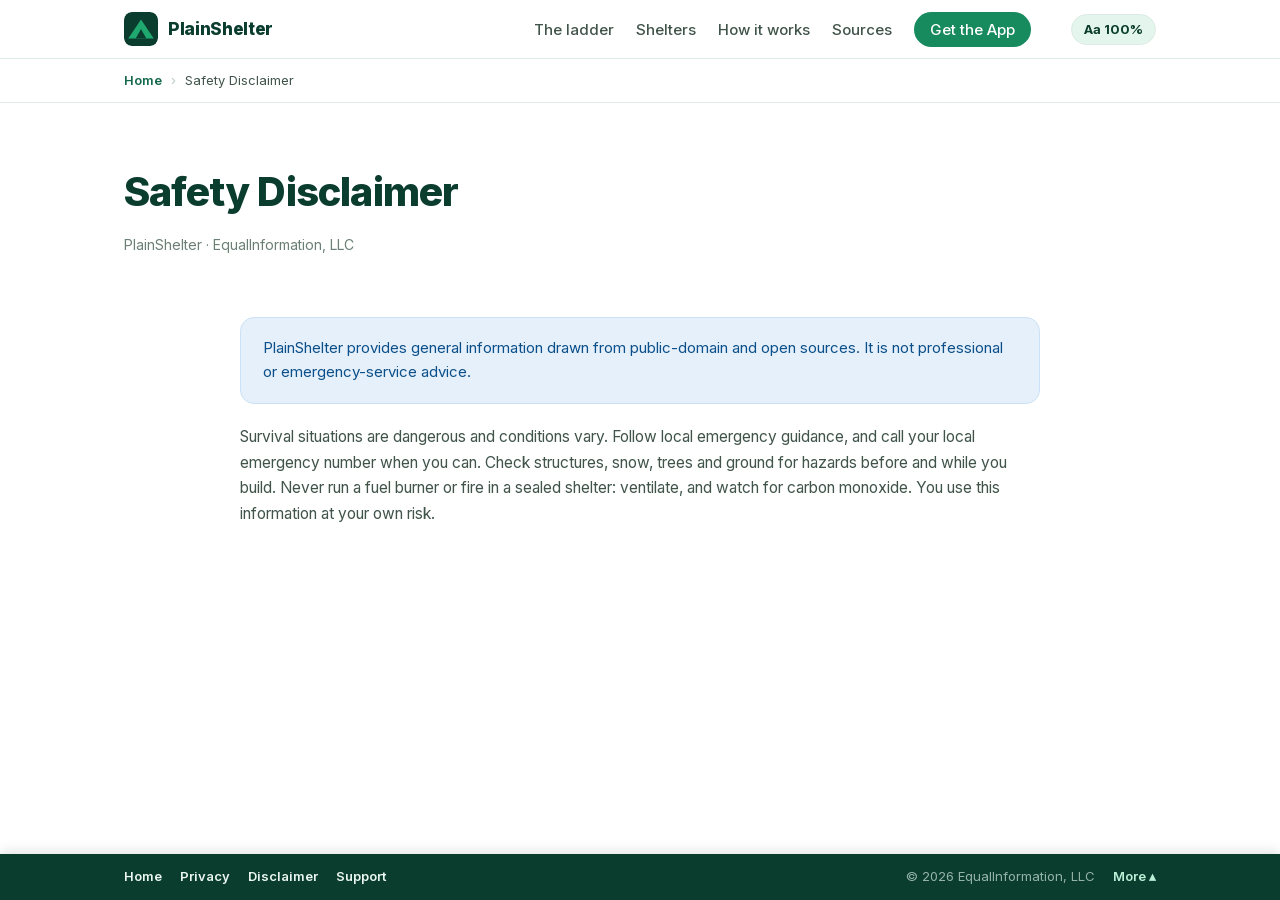
==== disclaimer/index.html @ 3f13a66f "Site: reading-size slider, nutrisize.health theme and fonts Co-Authored-By: Claude Sonnet 5.5 <norep" ====
<!DOCTYPE html>
<html lang="en">
<head>
    <meta charset="UTF-8">
    <meta name="viewport" content="width=device-width, initial-scale=1.0">
    <title>Safety Disclaimer - PlainShelter</title>
    <meta name="description" content="Safety Disclaimer">
    <link rel="canonical" href="https://bpupadhyaya.github.io/plain-shelter-site/">
    <link rel="icon" type="image/svg+xml" href="../assets/favicon.svg">
    <meta name="theme-color" content="#0b3d2e">
    <meta property="og:title" content="Safety Disclaimer - PlainShelter">
    <meta property="og:description" content="Safety Disclaimer">
    <meta property="og:type" content="website">
    <meta property="og:site_name" content="PlainShelter">
    <link rel="stylesheet" href="../assets/fonts/inter.css">
    <link rel="stylesheet" href="../assets/css/style.css">
    <link rel="stylesheet" href="../assets/css/shelter.css">
    <link rel="stylesheet" href="../assets/css/textsize.css">
    <script src="../assets/textsize.js"></script>
</head>
<body>

<nav>
    <div class="nav-inner">
        <a href="../" class="nav-logo">
            <img src="../assets/favicon.svg" alt="" width="34" height="34">
            PlainShelter
        </a>
        <ul class="nav-links">
            <li><a href="../#ladder">The ladder</a></li><li><a href="../#inside">Shelters</a></li><li><a href="../#how">How it works</a></li><li><a href="../#sources">Sources</a></li>
            <li><a href="../#download" class="nav-cta">Get the App</a></li>
        </ul>
        <div class="textsize"><button type="button" id="ts-open" aria-haspopup="true" aria-expanded="false" aria-label="Text size">Aa <span id="ts-pct">100%</span></button>
            <div class="ts-panel" id="ts-panel" hidden role="group" aria-label="Text size"><span class="ts-a-small" aria-hidden="true">A</span><input type="range" id="ts-range" min="50" max="300" step="5" value="100" aria-label="Text size percent"><span class="ts-a-big" aria-hidden="true">A</span>
            <div class="ts-row"><strong id="ts-now">100%</strong><button type="button" id="ts-reset">Reset to 100%</button></div></div></div>
        <button class="mobile-menu-btn" onclick="document.querySelector('.nav-links').classList.toggle('show')" aria-label="Menu">&#9776;</button>
    </div>
</nav>
<div class="crumbs" role="navigation" aria-label="Breadcrumb"><div class="wrap"><a href="../">Home</a><span class="sep">&rsaquo;</span><span class="current">Safety Disclaimer</span></div></div><div class="page-title"><div class="wrap"><h1>Safety Disclaimer</h1><p class="meta">PlainShelter &middot; EqualInformation, LLC</p></div></div><div class="content wrap"><div class='notice'>PlainShelter provides general information drawn from public-domain and open sources. It is not professional or emergency-service advice.</div><p>Survival situations are dangerous and conditions vary. Follow local emergency guidance, and call your local emergency number when you can. Check structures, snow, trees and ground for hazards before and while you build. Never run a fuel burner or fire in a sealed shelter: ventilate, and watch for carbon monoxide. You use this information at your own risk.</p></div>
<footer>
<details class="footer-dock"><summary><span class="dock-links"><a href="../">Home</a><a href="../privacy/">Privacy</a><a href="../disclaimer/">Disclaimer</a><a href="../support/">Support</a></span><span class="dock-copy">&copy; 2026 EqualInformation, LLC</span><span class="dock-more">More</span></summary>
    <div class="footer-inner">
        <ul class="footer-links">
            <li><a href="../">Home</a></li>
            <li><a href="../privacy/">Privacy Policy</a></li><li><a href="../disclaimer/">Disclaimer</a></li><li><a href="../support/">Support</a></li>
            <li><a href="https://equalinformation.com" target="_blank" rel="noopener">EqualInformation</a></li>
        </ul>
        <p class="footer-copy">&copy; 2026 EqualInformation, LLC. All rights reserved.<br>
        PlainShelter gives general survival information from public-domain and open sources, not professional or emergency-service advice. In an emergency call your local emergency number. <a href="../disclaimer/">Read the disclaimer</a>.</p>
    </div>
</details>
</footer>

</body>
</html>
---- assets/fonts/inter.css ----
/* Inter variable font (latin subset) — self-hosted, no third-party requests.
   Single variable file covers all weights 100–900. */
@font-face {
    font-family: 'Inter';
    font-style: normal;
    font-weight: 100 900;
    font-display: swap;
    src: url(inter-latin-var.woff2) format('woff2');
    unicode-range: U+0000-00FF, U+0131, U+0152-0153, U+02BB-02BC, U+02C6, U+02DA, U+02DC, U+0304, U+0308, U+0329, U+2000-206F, U+20AC, U+2122, U+2191, U+2193, U+2212, U+2215, U+FEFF, U+FFFD;
}
---- assets/css/style.css ----
/* Nutrisize Health — brand stylesheet
   Palette: clinical blue (trust/health) + traffic-light greens (go/healthy) */

:root {
    --green-900: #0b3d2e;
    --green-700: #14684c;
    --green-600: #178a5e;
    --green-500: #1fa971;
    --green-100: #e3f5ec;
    --blue-700: #0b4f8a;
    --blue-600: #1268b3;
    --blue-100: #e5f0fa;
    --amber-500: #d97706;
    --red-500: #dc2626;
    --ink: #12211b;
    --ink-soft: #40544a;
    --ink-faint: #6b7f74;
    --paper: #ffffff;
    --paper-tint: #f4faf7;
    --line: #dcebe3;
    --radius: 14px;
    --shadow: 0 4px 24px rgba(11, 61, 46, 0.08);
    --maxw: 1080px;
}

* { margin: 0; padding: 0; box-sizing: border-box; }

html { scroll-behavior: smooth; scroll-padding-top: 70px; scroll-padding-bottom: 54px; }

body {
    font-family: 'Inter', -apple-system, BlinkMacSystemFont, 'Segoe UI', Roboto, sans-serif;
    color: var(--ink);
    background: var(--paper);
    line-height: 1.65;
    -webkit-font-smoothing: antialiased;
}

img { max-width: 100%; }

a { color: var(--blue-600); text-decoration: none; }
a:hover { text-decoration: underline; }

.wrap { max-width: var(--maxw); margin: 0 auto; padding: 0 24px; }

/* ---------- Navigation ---------- */
nav {
    position: sticky; top: 0; z-index: 50;
    background: rgba(255, 255, 255, 0.92);
    backdrop-filter: blur(10px);
    border-bottom: 1px solid var(--line);
}
.nav-inner {
    max-width: var(--maxw); margin: 0 auto; padding: 12px 24px;
    display: flex; align-items: center; gap: 28px;
}
.nav-logo {
    display: flex; align-items: center; gap: 10px;
    font-weight: 800; font-size: 1.0625rem; color: var(--green-900);
    letter-spacing: -0.02em; white-space: nowrap; flex-shrink: 0;
}
.nav-logo:hover { text-decoration: none; }
.nav-logo img { width: 34px; height: 34px; border-radius: 8px; }
.nav-links {
    display: flex; gap: 22px; list-style: none; margin-left: auto; align-items: center;
}
.nav-links a { color: var(--ink-soft); font-size: 0.9375rem; font-weight: 500; white-space: nowrap; }
.nav-links a:hover { color: var(--green-700); text-decoration: none; }
.nav-cta {
    background: var(--green-600); color: #fff !important;
    padding: 8px 16px; border-radius: 999px; font-weight: 600;
}
.nav-cta:hover { background: var(--green-700); }
.mobile-menu-btn {
    display: none; margin-left: auto; background: none; border: none;
    font-size: 1.5rem; color: var(--green-900); cursor: pointer;
}

/* ---------- Hero ---------- */
.hero {
    background:
        radial-gradient(1000px 500px at 85% -10%, var(--blue-100) 0%, transparent 60%),
        radial-gradient(900px 500px at 10% 110%, var(--green-100) 0%, transparent 60%),
        var(--paper-tint);
    padding: 88px 0 72px;
    text-align: center;
}
.hero-sub { padding: 56px 0 40px; }

/* Breadcrumb trail — climb back to any ancestor without the browser back button. */
.crumbs { background: #fff; border-bottom: 1px solid var(--line); }
.crumbs .wrap { padding: 11px 24px; font-size: 0.8125rem; color: var(--ink-faint);
  display: flex; flex-wrap: wrap; align-items: center; gap: 2px 0; }
.crumbs a { color: var(--green-700); font-weight: 600; text-decoration: none; }
.crumbs a:hover { text-decoration: underline; }
.crumbs .sep { margin: 0 9px; color: #b9c9c0; }
.crumbs .current { color: var(--ink-soft); }
.hero h1 {
    font-size: clamp(2.125rem, 5.5vw, 3.5rem);
    font-weight: 900; letter-spacing: -0.03em; line-height: 1.12;
    color: var(--green-900);
}
.hero h1 .accent { color: var(--green-600); }
.hero .tagline {
    margin-top: 14px; font-size: clamp(1.0625rem, 2.4vw, 1.375rem);
    font-weight: 600; color: var(--blue-700);
}
.hero .lede {
    margin: 22px auto 0; max-width: 760px;
    font-size: 1.0625rem; color: var(--ink-soft);
}

/* Store badges (official Apple/Google artwork; Play PNG has built-in padding,
   so it renders taller to visually match the App Store badge) */
.store-buttons {
    margin-top: 34px; display: flex; gap: 6px; justify-content: center;
    align-items: center; flex-wrap: wrap;
}
.store-buttons a:hover { opacity: 0.85; }
.badge-ios { height: 54px; width: auto; display: block; }
.badge-play { height: 80px; width: auto; display: block; }

/* Stats band */
.stats {
    display: flex; justify-content: center; gap: 12px; flex-wrap: wrap;
    margin-top: 44px;
}
.stat {
    background: #fff; border: 1px solid var(--line); border-radius: var(--radius);
    box-shadow: var(--shadow); padding: 16px 22px; min-width: 150px;
}
.stat .num { font-size: 1.625rem; font-weight: 800; color: var(--green-700); letter-spacing: -0.02em; }
.stat .label { font-size: 0.8125rem; color: var(--ink-faint); font-weight: 500; }

/* ---------- Sections ---------- */
section { padding: 72px 0; }
section.tint { background: var(--paper-tint); border-top: 1px solid var(--line); border-bottom: 1px solid var(--line); }
.section-head { text-align: center; max-width: 720px; margin: 0 auto 48px; }
.section-head .kicker {
    display: inline-block; font-size: 0.8125rem; font-weight: 700; letter-spacing: 0.08em;
    text-transform: uppercase; color: var(--green-600);
    background: var(--green-100); border-radius: 999px; padding: 4px 14px; margin-bottom: 14px;
}
.section-head h2 { font-size: clamp(1.625rem, 4vw, 2.25rem); font-weight: 800; letter-spacing: -0.02em; color: var(--green-900); }
.section-head p { margin-top: 12px; color: var(--ink-soft); }

/* Feature grid */
.grid { display: grid; grid-template-columns: repeat(3, 1fr); gap: 22px; }
.card {
    background: #fff; border: 1px solid var(--line); border-radius: var(--radius);
    box-shadow: var(--shadow); padding: 26px;
}
.card .icon {
    width: 46px; height: 46px; border-radius: 12px; display: flex;
    align-items: center; justify-content: center; font-size: 1.375rem;
    background: var(--green-100); margin-bottom: 16px;
}
.card .icon.blue { background: var(--blue-100); }
.card h3 { font-size: 1.125rem; font-weight: 700; color: var(--green-900); margin-bottom: 8px; }
.card p { font-size: 0.9375rem; color: var(--ink-soft); }

/* App screenshots strip */
.screens-strip {
    display: grid; grid-template-columns: repeat(4, 1fr); gap: 26px;
    max-width: 980px; margin: 0 auto;
}
.phone {
    margin: 0; text-align: center;
}
.phone img {
    width: 100%; height: auto; display: block;
    border-radius: 26px;
    border: 6px solid #10241c;
    box-shadow: 0 12px 34px rgba(11, 61, 46, 0.25);
    background: #000;
}
.phone figcaption {
    margin-top: 12px; font-size: 0.875rem; font-weight: 600; color: var(--ink-soft);
}
@media (max-width: 860px) {
    .screens-strip { grid-template-columns: repeat(2, 1fr); max-width: 480px; }
}

/* Traffic light strip */
.traffic {
    display: flex; align-items: center; justify-content: center;
    gap: 10px; margin-top: 20px; font-size: 0.875rem; color: var(--ink-soft); flex-wrap: wrap;
}
.dot { width: 12px; height: 12px; border-radius: 50%; display: inline-block; }
.dot.g { background: var(--green-600); }
.dot.y { background: var(--amber-500); }
.dot.r { background: var(--red-500); }

/* KPI chips */
.chips { display: flex; flex-wrap: wrap; gap: 10px; justify-content: center; }
.chip {
    background: #fff; border: 1px solid var(--line); border-radius: 999px;
    padding: 8px 16px; font-size: 0.875rem; font-weight: 600; color: var(--green-800, #0f5b40);
}

/* Platforms */
.platforms { display: flex; flex-wrap: wrap; gap: 12px; justify-content: center; }
.platform {
    background: var(--blue-100); color: var(--blue-700);
    border-radius: 999px; padding: 8px 18px; font-weight: 600; font-size: 0.875rem;
}

/* Privacy banner */
.privacy-banner {
    background: linear-gradient(120deg, var(--green-900), var(--blue-700));
    color: #fff; border-radius: 20px; padding: 48px 40px; text-align: center;
}
.privacy-banner h2 { font-size: clamp(1.5rem, 3.6vw, 2rem); font-weight: 800; letter-spacing: -0.02em; }
.privacy-banner p { margin: 14px auto 0; max-width: 640px; opacity: 0.92; }
.privacy-banner a { color: #bdf0d8; font-weight: 600; }

/* ---------- Content pages (privacy, disclaimer, support) ---------- */
.page-title { padding: 56px 0 8px; }
.page-title h1 { font-size: clamp(1.75rem, 4.5vw, 2.5rem); font-weight: 800; letter-spacing: -0.02em; color: var(--green-900); }
.page-title .meta { color: var(--ink-faint); margin-top: 8px; font-size: 0.875rem; }
.content { padding: 32px 0 72px; max-width: 800px; }
.content h2, .content h3 { color: var(--green-900); margin: 32px 0 10px; letter-spacing: -0.01em; }
.content h3 { font-size: 1.1875rem; }
.content p, .content li { color: var(--ink-soft); font-size: 0.96875rem; }
.content ul { padding-left: 22px; margin: 10px 0; }
.content li { margin: 6px 0; }
.policy-number {
    display: inline-flex; align-items: center; justify-content: center;
    width: 26px; height: 26px; border-radius: 8px; margin-right: 8px;
    background: var(--green-100); color: var(--green-700);
    font-size: 0.8125rem; font-weight: 700; vertical-align: 2px;
}
.notice {
    background: var(--blue-100); border: 1px solid #cbe1f5; border-radius: var(--radius);
    padding: 18px 22px; margin: 20px 0; color: var(--blue-700); font-size: 0.9375rem;
}

/* Buttons */
.btn {
    display: inline-block; background: var(--green-600); color: #fff;
    border-radius: 10px; padding: 12px 24px; font-weight: 700;
}
.btn:hover { background: var(--green-700); text-decoration: none; }
.btn.outline { background: transparent; border: 2px solid var(--green-600); color: var(--green-700); }

/* ---------- Footer ---------- */
footer {
    background: var(--green-900); color: #cfe6db; padding: 44px 0 36px;
    font-size: 0.875rem;
}
.footer-inner { max-width: var(--maxw); margin: 0 auto; padding: 0 24px; text-align: center; }
.footer-links { list-style: none; display: flex; gap: 22px; justify-content: center; flex-wrap: wrap; margin-bottom: 18px; }
.footer-links a { color: #eaf7f0; font-weight: 500; }
.footer-social { display: flex; gap: 20px; justify-content: center; align-items: center; flex-wrap: wrap; margin-bottom: 18px; }
.footer-social a { color: #bdf0d8; display: inline-flex; transition: color .15s, transform .15s; }
.footer-social a:hover { color: #ffffff; transform: translateY(-1px); }
.footer-social svg { width: 21px; height: 21px; fill: currentColor; display: block; }
.footer-copy { opacity: 0.75; line-height: 1.9; }
.footer-copy a { color: #bdf0d8; }

/* Fixed bottom dock: the footer stays visible; "More" expands the full footer upward. */
body { padding-bottom: 46px; }
footer { position: fixed; left: 0; right: 0; bottom: 0; z-index: 60; padding: 0; box-shadow: 0 -2px 12px rgba(0,0,0,.12); }
.footer-dock summary {
    list-style: none; cursor: pointer; display: flex; align-items: center; gap: 18px;
    max-width: var(--maxw); margin: 0 auto; padding: 0 24px; min-height: 46px; font-size: 0.8125rem;
}
.footer-dock summary::-webkit-details-marker { display: none; }
.dock-links { display: flex; gap: 18px; flex-wrap: wrap; }
.dock-links a { color: #eaf7f0; font-weight: 600; }
.dock-copy { opacity: .7; margin-left: auto; }
.dock-more { color: #bdf0d8; font-weight: 600; white-space: nowrap; font-size: 0; }
.dock-more::before, .dock-more::after { font-size: 0.8125rem; }
.dock-more::before { content: "More"; }
.dock-more::after { content: " \25B4"; }
.footer-dock[open] .dock-more::before { content: "Less"; }
.footer-dock[open] .dock-more::after { content: " \25BE"; }
.footer-dock .footer-inner { max-height: 65vh; overflow-y: auto; padding-top: 22px; padding-bottom: 22px; border-top: 1px solid rgba(255,255,255,.12); }
@media (max-width: 640px) {
    .dock-copy { display: none; }
    .dock-more { margin-left: auto; }
    .footer-dock summary { padding: 0 16px; gap: 14px; }
    .dock-links { gap: 14px; flex-wrap: nowrap; }
}

/* ---------- Responsive ---------- */
@media (max-width: 860px) {
    .grid { grid-template-columns: repeat(2, 1fr); }
}
@media (max-width: 1180px) {
    .nav-inner { gap: 16px; }
    .nav-links { gap: 14px; }
}
@media (max-width: 1040px) {
    .nav-links {
        display: none; position: absolute; top: 100%; left: 0; right: 0;
        background: #fff; border-bottom: 1px solid var(--line);
        flex-direction: column; padding: 16px 24px; gap: 14px; align-items: flex-start;
    }
    .nav-links.show { display: flex; max-height: calc(100vh - 120px); overflow-y: auto; }
    .mobile-menu-btn { display: block; }
}
@media (max-width: 560px) {
    .grid { grid-template-columns: 1fr; }
    .hero { padding: 60px 0 52px; }
}
---- assets/css/shelter.css ----
/* PlainShelter additions on top of the shared (nutrisize.health) stylesheet. Same tokens: --green-*, --blue-*, --ink-*, --line. */
.grid.four { grid-template-columns: repeat(4, 1fr); }
@media (max-width: 1040px) { .grid.four { grid-template-columns: repeat(2, 1fr); } }
@media (max-width: 560px) { .grid.four { grid-template-columns: 1fr; } }
.card .tag { display: inline-block; margin-top: 12px; font-size: 0.75rem; font-weight: 700; letter-spacing: .04em; text-transform: uppercase;
    color: var(--green-700); background: var(--green-100); border-radius: 999px; padding: 3px 12px; }
.card .tag.pro { color: var(--blue-700); background: var(--blue-100); }
.card .num { font-size: 1.625rem; font-weight: 800; color: var(--green-600); letter-spacing: -0.02em; margin-bottom: 10px; }
.sample { max-width: 820px; margin: 30px auto 0; text-align: left; }
.sample h3 { font-size: 1.375rem; }
.sample h4 { font-size: 1rem; font-weight: 700; color: var(--green-900); margin: 18px 0 4px; }
.sample p, .sample li { font-size: 0.96875rem; color: var(--ink-soft); }
.sample ul { padding-left: 22px; margin: 8px 0; }
.diagram { margin: 14px 0; }
.diagram svg { width: 100%; max-width: 640px; height: auto; display: block; margin: 0 auto; border-radius: var(--radius); border: 1px solid var(--line); }
.diagram figcaption { font-size: 0.8125rem; color: var(--ink-faint); margin-top: 6px; }
.cite { font-size: 0.8125rem; color: var(--ink-faint); margin-top: 14px; }
.fine { font-size: 0.8125rem; color: var(--ink-faint); text-align: center; margin-top: 18px; }
.status { display: inline-block; margin-top: 28px; background: var(--blue-100); color: var(--blue-700); border: 1px solid #cbe1f5;
    border-radius: 999px; padding: 8px 20px; font-weight: 600; font-size: 0.9375rem; }
---- assets/css/textsize.css ----
/* Text-size control: deliberately NOT converted to rem, so it keeps a fixed size while the page text scales. */
/* Text size: "Aa 100%" button that opens an A-to-A slider (fixed small size so it never grows with the text) */
.textsize { position: relative; margin-left: 12px; flex-shrink: 0; font-size: 13px; }
.textsize > button { font: 700 13px/1 'Inter', sans-serif; color: var(--green-900); background: var(--green-100); border: 1px solid var(--line);
    border-radius: 999px; padding: 8px 12px; cursor: pointer; }
.ts-panel { position: absolute; right: 0; top: calc(100% + 8px); width: 290px; background: #fff; border: 1px solid var(--line);
    border-radius: var(--radius); box-shadow: var(--shadow); padding: 14px 16px; z-index: 70;
    display: grid; grid-template-columns: auto 1fr auto; align-items: center; gap: 10px; font: 600 13px/1.2 'Inter', sans-serif; }
.ts-panel[hidden] { display: none; }
.ts-a-small { font-size: 13px; } .ts-a-big { font-size: 28px; }
.ts-panel input[type=range] { width: 100%; accent-color: var(--green-600); }
.ts-row { grid-column: 1 / -1; display: flex; align-items: center; justify-content: space-between; }
.ts-row strong { font-size: 20px; color: var(--green-900); }
.ts-row button { font: 600 13px 'Inter', sans-serif; color: var(--green-700); background: none; border: 0; cursor: pointer; }
.ts-row button:disabled { opacity: .4; cursor: default; }
@media (max-width: 1040px) { .textsize { margin-left: auto; } .mobile-menu-btn { margin-left: 8px; } }

/* Large text: let the top bar wrap instead of overflowing, so the text-size control is always reachable */
.nav-inner { flex-wrap: wrap; row-gap: 6px; }
.nav-links { flex-wrap: wrap; }
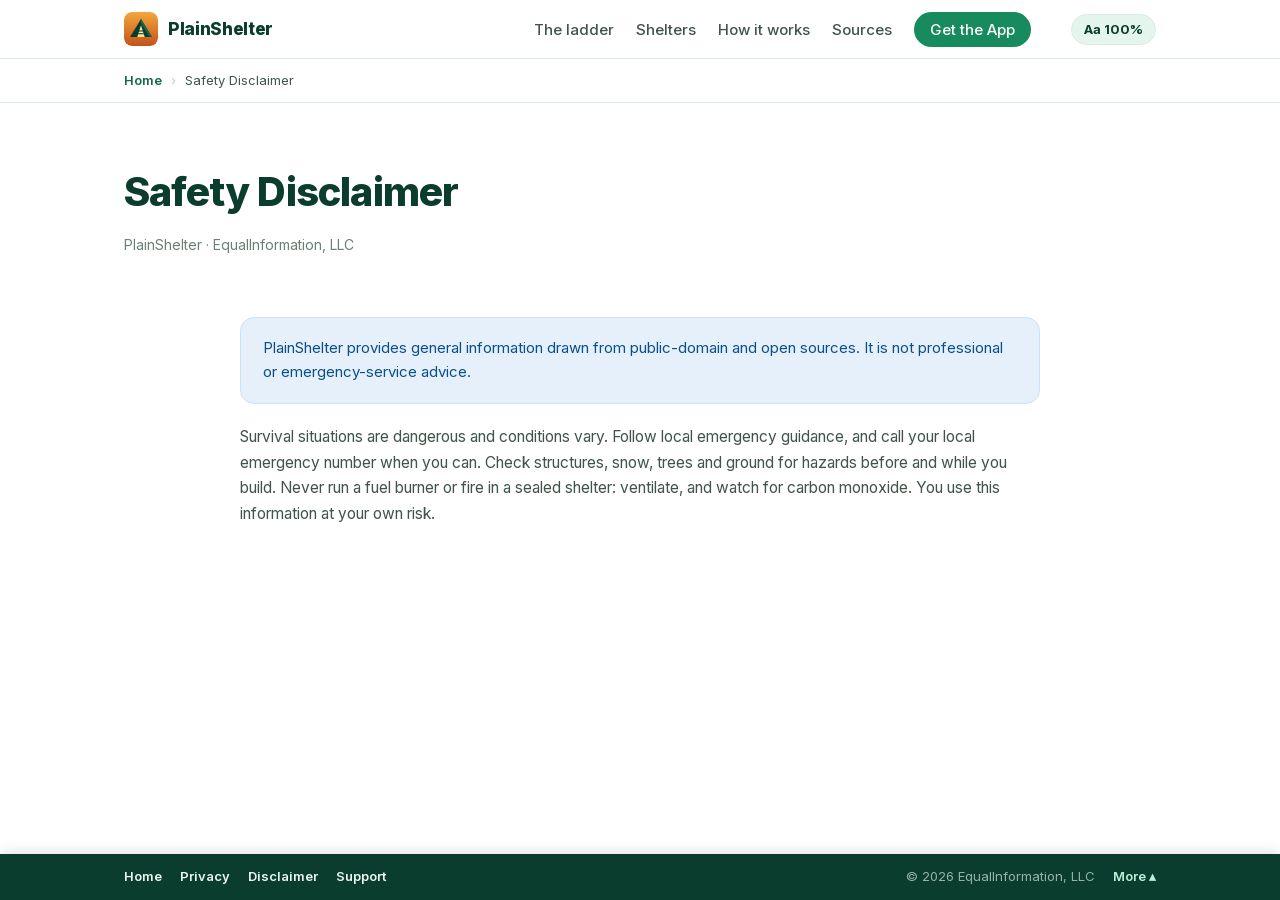
==== commit fae5c118: "Site: new app icon as favicon and touch icon Co-Authored-By: Claude Sonnet 5.5 <noreply@anthropic.co" ====
--- a/disclaimer/index.html
+++ b/disclaimer/index.html
@@ -7,6 +7,7 @@
     <meta name="description" content="Safety Disclaimer">
     <link rel="canonical" href="https://bpupadhyaya.github.io/plain-shelter-site/">
     <link rel="icon" type="image/svg+xml" href="../assets/favicon.svg">
+    <link rel="apple-touch-icon" href="../assets/apple-touch-icon.png">
     <meta name="theme-color" content="#0b3d2e">
     <meta property="og:title" content="Safety Disclaimer - PlainShelter">
     <meta property="og:description" content="Safety Disclaimer">
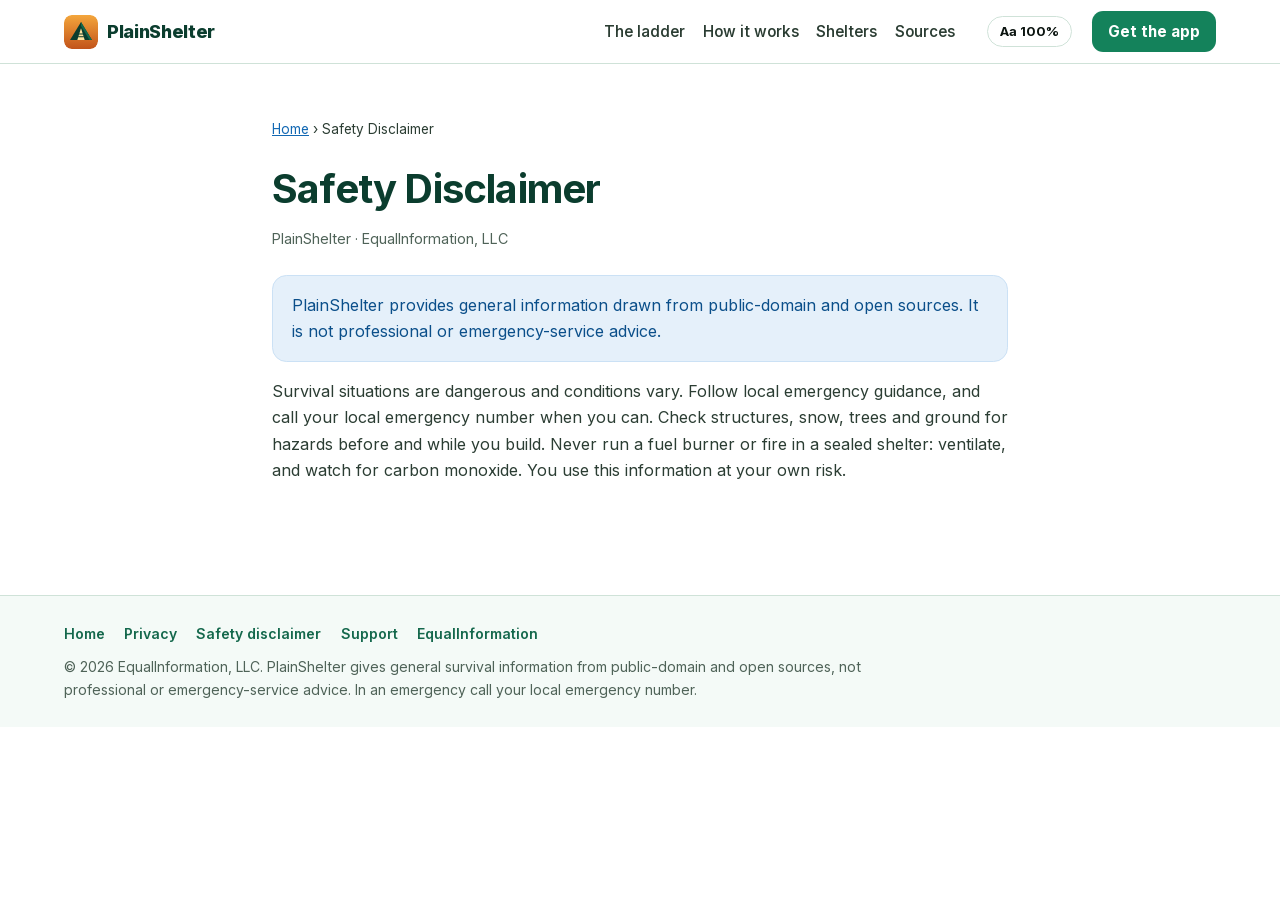
==== commit bde151c4: "Site: rewritten with own CSS/layout, MedForge palette values Co-Authored-By: Claude Sonnet 5.5 <nore" ====
--- a/disclaimer/index.html
+++ b/disclaimer/index.html
@@ -1,56 +1,32 @@
 <!DOCTYPE html>
 <html lang="en">
 <head>
-    <meta charset="UTF-8">
-    <meta name="viewport" content="width=device-width, initial-scale=1.0">
-    <title>Safety Disclaimer - PlainShelter</title>
-    <meta name="description" content="Safety Disclaimer">
-    <link rel="canonical" href="https://bpupadhyaya.github.io/plain-shelter-site/">
-    <link rel="icon" type="image/svg+xml" href="../assets/favicon.svg">
-    <link rel="apple-touch-icon" href="../assets/apple-touch-icon.png">
-    <meta name="theme-color" content="#0b3d2e">
-    <meta property="og:title" content="Safety Disclaimer - PlainShelter">
-    <meta property="og:description" content="Safety Disclaimer">
-    <meta property="og:type" content="website">
-    <meta property="og:site_name" content="PlainShelter">
-    <link rel="stylesheet" href="../assets/fonts/inter.css">
-    <link rel="stylesheet" href="../assets/css/style.css">
-    <link rel="stylesheet" href="../assets/css/shelter.css">
-    <link rel="stylesheet" href="../assets/css/textsize.css">
-    <script src="../assets/textsize.js"></script>
+<meta charset="utf-8">
+<meta name="viewport" content="width=device-width, initial-scale=1">
+<title>Safety Disclaimer - PlainShelter</title>
+<meta name="description" content="Safety Disclaimer">
+<meta name="theme-color" content="#0b3d2e">
+<meta property="og:title" content="Safety Disclaimer - PlainShelter"><meta property="og:description" content="Safety Disclaimer"><meta property="og:type" content="website"><meta property="og:site_name" content="PlainShelter">
+<link rel="icon" type="image/svg+xml" href="../assets/favicon.svg">
+<link rel="apple-touch-icon" href="../assets/apple-touch-icon.png">
+<link rel="stylesheet" href="../assets/fonts/inter.css">
+<link rel="stylesheet" href="../assets/css/site.css">
+<link rel="stylesheet" href="../assets/css/textsize.css">
+<script src="../assets/textsize.js"></script>
 </head>
 <body>
-
-<nav>
-    <div class="nav-inner">
-        <a href="../" class="nav-logo">
-            <img src="../assets/favicon.svg" alt="" width="34" height="34">
-            PlainShelter
-        </a>
-        <ul class="nav-links">
-            <li><a href="../#ladder">The ladder</a></li><li><a href="../#inside">Shelters</a></li><li><a href="../#how">How it works</a></li><li><a href="../#sources">Sources</a></li>
-            <li><a href="../#download" class="nav-cta">Get the App</a></li>
-        </ul>
-        <div class="textsize"><button type="button" id="ts-open" aria-haspopup="true" aria-expanded="false" aria-label="Text size">Aa <span id="ts-pct">100%</span></button>
-            <div class="ts-panel" id="ts-panel" hidden role="group" aria-label="Text size"><span class="ts-a-small" aria-hidden="true">A</span><input type="range" id="ts-range" min="50" max="300" step="5" value="100" aria-label="Text size percent"><span class="ts-a-big" aria-hidden="true">A</span>
-            <div class="ts-row"><strong id="ts-now">100%</strong><button type="button" id="ts-reset">Reset to 100%</button></div></div></div>
-        <button class="mobile-menu-btn" onclick="document.querySelector('.nav-links').classList.toggle('show')" aria-label="Menu">&#9776;</button>
-    </div>
-</nav>
-<div class="crumbs" role="navigation" aria-label="Breadcrumb"><div class="wrap"><a href="../">Home</a><span class="sep">&rsaquo;</span><span class="current">Safety Disclaimer</span></div></div><div class="page-title"><div class="wrap"><h1>Safety Disclaimer</h1><p class="meta">PlainShelter &middot; EqualInformation, LLC</p></div></div><div class="content wrap"><div class='notice'>PlainShelter provides general information drawn from public-domain and open sources. It is not professional or emergency-service advice.</div><p>Survival situations are dangerous and conditions vary. Follow local emergency guidance, and call your local emergency number when you can. Check structures, snow, trees and ground for hazards before and while you build. Never run a fuel burner or fire in a sealed shelter: ventilate, and watch for carbon monoxide. You use this information at your own risk.</p></div>
-<footer>
-<details class="footer-dock"><summary><span class="dock-links"><a href="../">Home</a><a href="../privacy/">Privacy</a><a href="../disclaimer/">Disclaimer</a><a href="../support/">Support</a></span><span class="dock-copy">&copy; 2026 EqualInformation, LLC</span><span class="dock-more">More</span></summary>
-    <div class="footer-inner">
-        <ul class="footer-links">
-            <li><a href="../">Home</a></li>
-            <li><a href="../privacy/">Privacy Policy</a></li><li><a href="../disclaimer/">Disclaimer</a></li><li><a href="../support/">Support</a></li>
-            <li><a href="https://equalinformation.com" target="_blank" rel="noopener">EqualInformation</a></li>
-        </ul>
-        <p class="footer-copy">&copy; 2026 EqualInformation, LLC. All rights reserved.<br>
-        PlainShelter gives general survival information from public-domain and open sources, not professional or emergency-service advice. In an emergency call your local emergency number. <a href="../disclaimer/">Read the disclaimer</a>.</p>
-    </div>
-</details>
-</footer>
-
+<header class="topbar"><div class="shell topbar-in">
+  <a class="mark" href="../"><img src="../assets/favicon.svg" alt="" width="34" height="34">PlainShelter</a>
+  <nav class="tb-nav" aria-label="Sections"><a href="../#ladder">The ladder</a><a href="../#how">How it works</a><a href="../#inside">Shelters</a><a href="../#sources">Sources</a></nav>
+  <div class="textsize"><button type="button" id="ts-open" aria-haspopup="true" aria-expanded="false" aria-label="Text size">Aa <span id="ts-pct">100%</span></button>
+    <div class="ts-panel" id="ts-panel" hidden role="group" aria-label="Text size"><span class="ts-a-small" aria-hidden="true">A</span><input type="range" id="ts-range" min="50" max="300" step="5" value="100" aria-label="Text size percent"><span class="ts-a-big" aria-hidden="true">A</span>
+    <div class="ts-row"><strong id="ts-now">100%</strong><button type="button" id="ts-reset">Reset to 100%</button></div></div></div>
+  <a class="tb-cta" href="../#get">Get the app</a>
+</div></header>
+<main class="shell page"><p class="crumb"><a href="../">Home</a> &rsaquo; Safety Disclaimer</p><h1>Safety Disclaimer</h1><p class="meta">PlainShelter &middot; EqualInformation, LLC</p><div class='note'>PlainShelter provides general information drawn from public-domain and open sources. It is not professional or emergency-service advice.</div><p>Survival situations are dangerous and conditions vary. Follow local emergency guidance, and call your local emergency number when you can. Check structures, snow, trees and ground for hazards before and while you build. Never run a fuel burner or fire in a sealed shelter: ventilate, and watch for carbon monoxide. You use this information at your own risk.</p></main>
+<footer class="foot"><div class="shell">
+  <nav aria-label="Footer"><a href="../">Home</a><a href="../privacy/">Privacy</a><a href="../disclaimer/">Safety disclaimer</a><a href="../support/">Support</a><a href="https://equalinformation.com">EqualInformation</a></nav>
+  <p>&copy; 2026 EqualInformation, LLC. PlainShelter gives general survival information from public-domain and open sources, not professional or emergency-service advice. In an emergency call your local emergency number.</p>
+</div></footer>
 </body>
 </html>
--- a/assets/css/site.css
+++ b/assets/css/site.css
@@ -0,0 +1,83 @@
+/* PlainShelter public site. Palette values follow the MedForge theme (greens and blues); structure, class names and layout are our own. */
+:root {
+  --paper: #ffffff; --mist: #f4faf7; --ink: #0b1410; --ink2: #2b3d33; --ink3: #4f6358; --line: #cfe2d8;
+  --pine: #0b3d2e; --leaf: #14825b; --leaf-deep: #14684c; --leaf-tint: #e3f5ec; --sky: #1268b3; --sky-tint: #e5f0fa;
+  --ember: #c2531a; --glow: #f4a63c; --radius: 1rem;
+}
+* { box-sizing: border-box; }
+html { scroll-behavior: smooth; }
+body { margin: 0; background: var(--paper); color: var(--ink); font: 1rem/1.65 'Inter', -apple-system, 'Segoe UI', Roboto, sans-serif; -webkit-font-smoothing: antialiased; }
+a { color: var(--sky); }
+:focus-visible { outline: 3px solid var(--leaf); outline-offset: 3px; border-radius: .4rem; }
+.shell { width: min(72rem, 100% - 3rem); margin-inline: auto; }
+
+/* top bar */
+.topbar { position: sticky; top: 0; z-index: 40; background: rgba(255,255,255,.94); backdrop-filter: blur(8px); border-bottom: 1px solid var(--line); }
+.topbar-in { display: flex; align-items: center; flex-wrap: wrap; gap: .5rem 1.25rem; padding-block: .7rem; }
+.mark { display: flex; align-items: center; gap: .6rem; color: var(--pine); font-weight: 800; font-size: 1.125rem; letter-spacing: -.02em; text-decoration: none; }
+.mark img { width: 2.1rem; height: 2.1rem; border-radius: .5rem; }
+.tb-nav { display: flex; flex-wrap: wrap; gap: .25rem 1.1rem; margin-left: auto; }
+.tb-nav a { color: var(--ink2); text-decoration: none; font-size: .95rem; font-weight: 550; }
+.tb-nav a:hover { color: var(--leaf-deep); text-decoration: underline; text-underline-offset: 4px; }
+.tb-cta { background: var(--leaf); color: #fff; padding: .5rem 1rem; border-radius: .7rem; font-weight: 700; font-size: .95rem; text-decoration: none; }
+.tb-cta:hover { background: var(--leaf-deep); }
+
+/* intro */
+.intro { display: grid; grid-template-columns: 1.15fr .85fr; gap: 3rem; align-items: center; padding-block: 4rem 3rem; }
+.eyebrow { margin: 0; font-size: .8rem; font-weight: 800; letter-spacing: .12em; text-transform: uppercase; color: var(--leaf); }
+.intro h1 { margin: .6rem 0 1rem; font-size: clamp(2.4rem, 5.6vw, 4rem); line-height: 1.04; letter-spacing: -.03em; color: var(--pine); }
+.intro h1 em { font-style: normal; color: var(--leaf); }
+.lede { font-size: 1.2rem; color: var(--ink2); max-width: 38rem; margin: 0 0 1.4rem; }
+.soon { display: inline-block; margin: 0 0 1.5rem; padding: .55rem 1rem; border: 1.5px dashed var(--ink3); border-radius: .8rem; color: var(--ink2); font-weight: 600; font-size: .95rem; }
+.facts { display: flex; flex-wrap: wrap; gap: .5rem 1.4rem; margin: 0; padding: 0; list-style: none; color: var(--ink2); font-size: .95rem; }
+.facts li::before { content: ""; display: inline-block; width: .5rem; height: .5rem; margin-right: .5rem; border-radius: 50%; background: var(--leaf); }
+.stairs { margin: 0; padding: 0; list-style: none; display: grid; gap: .75rem; }
+.stairs li { padding: 1rem 1.2rem; border: 1px solid var(--line); border-left: .45rem solid var(--leaf); border-radius: var(--radius); background: var(--mist); }
+.stairs li:nth-child(2) { margin-left: 1rem; border-left-color: var(--sky); }
+.stairs li:nth-child(3) { margin-left: 2rem; border-left-color: var(--glow); }
+.stairs li:nth-child(4) { margin-left: 3rem; border-left-color: var(--ember); }
+.stairs b { display: block; font-size: 1.05rem; color: var(--pine); }
+.stairs span { font-size: .9rem; color: var(--ink2); }
+.stairs em { font-style: normal; font-weight: 700; font-size: .7rem; letter-spacing: .06em; text-transform: uppercase; color: var(--leaf-deep); }
+@media (max-width: 56rem) { .intro { grid-template-columns: 1fr; gap: 2rem; padding-top: 2.5rem; } }
+
+/* bands */
+.band { padding-block: 3.2rem; }
+.band.mist { background: var(--mist); border-block: 1px solid var(--line); }
+.band h2 { margin: .3rem 0 .6rem; font-size: clamp(1.7rem, 3.6vw, 2.4rem); line-height: 1.15; letter-spacing: -.02em; color: var(--pine); }
+.band .sub { margin: 0 0 1.8rem; max-width: 42rem; color: var(--ink2); font-size: 1.1rem; }
+.how { display: grid; grid-template-columns: repeat(3, 1fr); gap: 1.6rem; margin: 0; padding: 0; list-style: none; counter-reset: s; }
+.how li { counter-increment: s; border-top: 3px solid var(--leaf); padding-top: 1rem; }
+.how li::before { content: counter(s); display: block; font-size: 2rem; font-weight: 800; color: var(--leaf); line-height: 1; margin-bottom: .5rem; }
+.how h3 { margin: 0 0 .35rem; font-size: 1.15rem; color: var(--pine); }
+.how p { margin: 0; color: var(--ink2); font-size: .98rem; }
+@media (max-width: 56rem) { .how { grid-template-columns: 1fr; } }
+.tiles { display: grid; grid-template-columns: repeat(auto-fill, minmax(13rem, 1fr)); gap: .8rem; margin: 0 0 2rem; padding: 0; list-style: none; }
+.tiles li { padding: .8rem 1rem; background: var(--paper); border: 1px solid var(--line); border-radius: .8rem; font-weight: 650; color: var(--pine); }
+.tiles small { display: block; margin-top: .15rem; font-weight: 500; font-size: .8rem; color: var(--ink3); }
+.sample { background: var(--paper); border: 1px solid var(--line); border-radius: 1.2rem; padding: 1.4rem 1.6rem; max-width: 52rem; }
+.sample h3 { margin: 0 0 .6rem; font-size: 1.4rem; color: var(--pine); }
+.sample h4 { margin: 1.1rem 0 .2rem; font-size: 1rem; color: var(--pine); }
+.sample p, .sample li { color: var(--ink2); font-size: .98rem; }
+.sample ul { padding-left: 1.3rem; margin: .4rem 0; }
+.diagram { margin: .8rem 0; }
+.diagram svg { display: block; width: 100%; max-width: 40rem; height: auto; margin-inline: auto; border: 1px solid var(--line); border-radius: .9rem; }
+.diagram figcaption { margin-top: .4rem; font-size: .82rem; color: var(--ink3); }
+.cite { font-size: .85rem; color: var(--ink3); }
+.sources { background: var(--pine); color: #e3f5ec; border-radius: 1.4rem; padding: 2.4rem clamp(1.2rem, 4vw, 3rem); }
+.sources h2 { color: #fff; margin-top: 0; }
+.sources p { max-width: 44rem; margin: .6rem 0 0; color: #cfe6db; }
+
+/* inner pages */
+.page { padding-block: 2.5rem 4rem; max-width: 46rem; }
+.page h1 { margin: 0 0 .3rem; font-size: clamp(1.8rem, 4vw, 2.5rem); color: var(--pine); letter-spacing: -.02em; }
+.page .meta { color: var(--ink3); font-size: .9rem; margin: 0 0 1.5rem; }
+.page p, .page li { color: var(--ink2); }
+.note { background: var(--sky-tint); border: 1px solid #cbe1f5; color: #0b4f8a; border-radius: .9rem; padding: 1rem 1.2rem; margin: 1rem 0; }
+.crumb { font-size: .85rem; color: var(--ink3); margin-bottom: 1rem; }
+
+/* footer */
+.foot { margin-top: 2rem; padding-block: 1.6rem; border-top: 1px solid var(--line); background: var(--mist); font-size: .88rem; color: var(--ink3); }
+.foot nav { display: flex; flex-wrap: wrap; gap: .4rem 1.2rem; margin-bottom: .6rem; }
+.foot a { color: var(--leaf-deep); font-weight: 600; text-decoration: none; }
+.foot p { margin: 0; max-width: 52rem; }
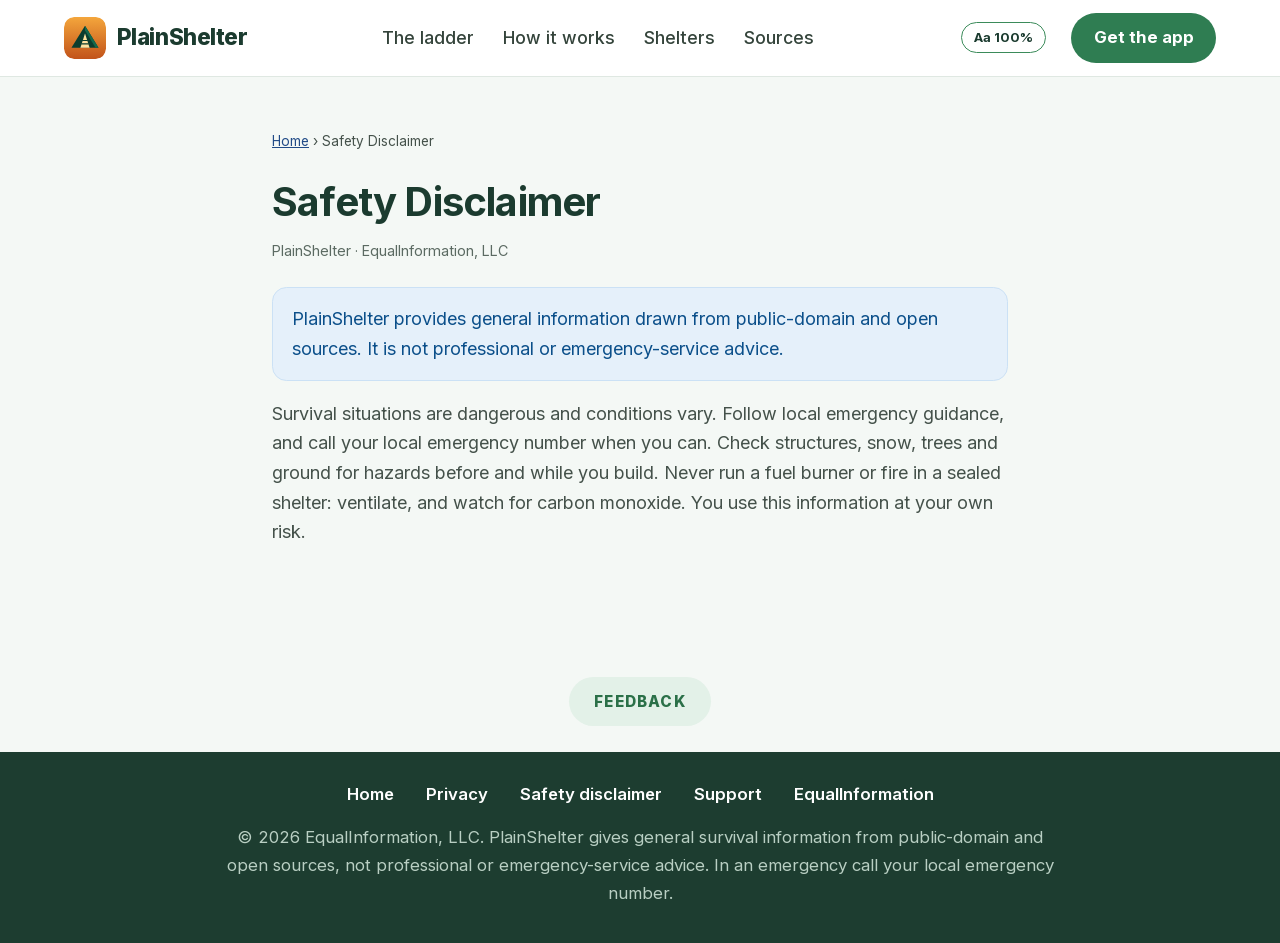
==== commit 9364e1a6: "Site look follows nutrisize.health: white bar, mint hero, green pill, dark-green footer (own CSS)" ====
--- a/disclaimer/index.html
+++ b/disclaimer/index.html
@@ -24,6 +24,7 @@
   <a class="tb-cta" href="../#get">Get the app</a>
 </div></header>
 <main class="shell page"><p class="crumb"><a href="../">Home</a> &rsaquo; Safety Disclaimer</p><h1>Safety Disclaimer</h1><p class="meta">PlainShelter &middot; EqualInformation, LLC</p><div class='note'>PlainShelter provides general information drawn from public-domain and open sources. It is not professional or emergency-service advice.</div><p>Survival situations are dangerous and conditions vary. Follow local emergency guidance, and call your local emergency number when you can. Check structures, snow, trees and ground for hazards before and while you build. Never run a fuel burner or fire in a sealed shelter: ventilate, and watch for carbon monoxide. You use this information at your own risk.</p></main>
+<div class="feedback"><a href="mailto:contact@equalinformation.com?subject=PlainShelter%20feedback">Feedback</a></div>
 <footer class="foot"><div class="shell">
   <nav aria-label="Footer"><a href="../">Home</a><a href="../privacy/">Privacy</a><a href="../disclaimer/">Safety disclaimer</a><a href="../support/">Support</a><a href="https://equalinformation.com">EqualInformation</a></nav>
   <p>&copy; 2026 EqualInformation, LLC. PlainShelter gives general survival information from public-domain and open sources, not professional or emergency-service advice. In an emergency call your local emergency number.</p>
--- a/assets/css/site.css
+++ b/assets/css/site.css
@@ -1,49 +1,56 @@
-/* PlainShelter public site. Palette values follow the MedForge theme (greens and blues); structure, class names and layout are our own. */
+/* PlainShelter public site. Look (owner-directed, 2026-10-23): white top bar with dark-green brand and a green pill, pale mint hero with a heavy dark-green headline,
+   blue tagline, pale-blue chips, dark-green footer; same colour and type character as nutrisize.health, with our own CSS, class names and layout. */
 :root {
-  --paper: #ffffff; --mist: #f4faf7; --ink: #0b1410; --ink2: #2b3d33; --ink3: #4f6358; --line: #cfe2d8;
-  --pine: #0b3d2e; --leaf: #14825b; --leaf-deep: #14684c; --leaf-tint: #e3f5ec; --sky: #1268b3; --sky-tint: #e5f0fa;
-  --ember: #c2531a; --glow: #f4a63c; --radius: 1rem;
+  --paper: #f4f8f5; --mist: #ffffff; --ink: #1b2a22; --ink2: #44514a; --ink3: #5b6a62; --line: #dfe8e2;
+  --pine: #1b3b2f; --leaf: #3b8b5a; --leaf-deep: #2b7048; --leaf-tint: #e3f1e8; --cta: #2f7d52; --blue: #214b87; --chip: #e7eef8;
+  --sky: #1268b3; --sky-tint: #e5f0fa; --foot: #1d3d30;
+  --ember: #c2531a; --glow: #d9962b; --radius: 1rem; --shadow: 0 8px 24px rgba(27,59,47,.14);
 }
 * { box-sizing: border-box; }
 html { scroll-behavior: smooth; }
-body { margin: 0; background: var(--paper); color: var(--ink); font: 1rem/1.65 'Inter', -apple-system, 'Segoe UI', Roboto, sans-serif; -webkit-font-smoothing: antialiased; }
-a { color: var(--sky); }
+body { margin: 0; background: var(--paper); color: var(--ink); font: 1.125rem/1.65 'Inter', -apple-system, 'Segoe UI', Roboto, sans-serif; -webkit-font-smoothing: antialiased; }
+a { color: var(--blue); }
 :focus-visible { outline: 3px solid var(--leaf); outline-offset: 3px; border-radius: .4rem; }
 .shell { width: min(72rem, 100% - 3rem); margin-inline: auto; }
 
 /* top bar */
-.topbar { position: sticky; top: 0; z-index: 40; background: rgba(255,255,255,.94); backdrop-filter: blur(8px); border-bottom: 1px solid var(--line); }
-.topbar-in { display: flex; align-items: center; flex-wrap: wrap; gap: .5rem 1.25rem; padding-block: .7rem; }
-.mark { display: flex; align-items: center; gap: .6rem; color: var(--pine); font-weight: 800; font-size: 1.125rem; letter-spacing: -.02em; text-decoration: none; }
-.mark img { width: 2.1rem; height: 2.1rem; border-radius: .5rem; }
-.tb-nav { display: flex; flex-wrap: wrap; gap: .25rem 1.1rem; margin-left: auto; }
-.tb-nav a { color: var(--ink2); text-decoration: none; font-size: .95rem; font-weight: 550; }
-.tb-nav a:hover { color: var(--leaf-deep); text-decoration: underline; text-underline-offset: 4px; }
-.tb-cta { background: var(--leaf); color: #fff; padding: .5rem 1rem; border-radius: .7rem; font-weight: 700; font-size: .95rem; text-decoration: none; }
+.topbar { position: sticky; top: 0; z-index: 40; background: #fff; border-bottom: 1px solid var(--line); }
+.topbar-in { display: flex; align-items: center; flex-wrap: wrap; gap: .5rem 1.6rem; padding-block: .8rem; }
+.mark { display: flex; align-items: center; gap: .7rem; color: var(--pine); font-weight: 800; font-size: 1.4rem; letter-spacing: -.02em; text-decoration: none; }
+.mark img { width: 2.6rem; height: 2.6rem; border-radius: .65rem; }
+.tb-nav { display: flex; flex-wrap: wrap; gap: .25rem 1.8rem; margin-inline: auto; }
+.tb-nav a { color: #34443b; text-decoration: none; font-size: 1.1rem; font-weight: 500; }
+.tb-nav a:hover { color: var(--leaf-deep); }
+.tb-cta { background: var(--cta); color: #fff; padding: .7rem 1.4rem; border-radius: 999px; font-weight: 700; font-size: 1.05rem; text-decoration: none; }
 .tb-cta:hover { background: var(--leaf-deep); }
 
 /* intro */
-.intro { display: grid; grid-template-columns: 1.15fr .85fr; gap: 3rem; align-items: center; padding-block: 4rem 3rem; }
-.eyebrow { margin: 0; font-size: .8rem; font-weight: 800; letter-spacing: .12em; text-transform: uppercase; color: var(--leaf); }
-.intro h1 { margin: .6rem 0 1rem; font-size: clamp(2.4rem, 5.6vw, 4rem); line-height: 1.04; letter-spacing: -.03em; color: var(--pine); }
-.intro h1 em { font-style: normal; color: var(--leaf); }
-.lede { font-size: 1.2rem; color: var(--ink2); max-width: 38rem; margin: 0 0 1.4rem; }
-.soon { display: inline-block; margin: 0 0 1.5rem; padding: .55rem 1rem; border: 1.5px dashed var(--ink3); border-radius: .8rem; color: var(--ink2); font-weight: 600; font-size: .95rem; }
-.facts { display: flex; flex-wrap: wrap; gap: .5rem 1.4rem; margin: 0; padding: 0; list-style: none; color: var(--ink2); font-size: .95rem; }
+.hero { background: linear-gradient(160deg, #f4f8f5 55%, #e9f0f8 100%); border-bottom: 1px solid var(--line); }
+.intro { display: block; text-align: center; padding-block: 4.5rem 3rem; }
+.intro h1 { margin: 0 auto 1.2rem; max-width: 16ch; font-size: clamp(2.8rem, 8vw, 5.2rem); font-weight: 800; line-height: 1.04; letter-spacing: -.04em; color: var(--pine); }
+.intro h1 em { display: block; font-style: normal; color: var(--leaf); }
+.tagline { margin: 0 0 1.4rem; font-size: clamp(1.3rem, 3vw, 1.9rem); font-weight: 650; color: var(--blue); letter-spacing: -.01em; }
+.lede { font-size: 1.3rem; color: var(--ink2); max-width: 46rem; margin: 0 auto 1.4rem; }
+.chips { display: flex; flex-wrap: wrap; justify-content: center; gap: .8rem; margin: 1.6rem 0; padding: 0; list-style: none; }
+.chips li { background: var(--chip); color: var(--blue); font-weight: 700; font-size: 1.15rem; padding: .7rem 1.6rem; border-radius: 999px; }
+.soon { display: inline-block; margin: .4rem 0 1.5rem; padding: .7rem 1.2rem; border: 1.5px dashed var(--ink3); border-radius: .8rem; color: var(--ink2); font-weight: 600; font-size: 1rem; background: #fff; }
+.facts { display: flex; flex-wrap: wrap; justify-content: center; gap: .5rem 1.6rem; margin: 0; padding: 0; list-style: none; color: var(--ink2); font-size: 1rem; }
 .facts li::before { content: ""; display: inline-block; width: .5rem; height: .5rem; margin-right: .5rem; border-radius: 50%; background: var(--leaf); }
-.stairs { margin: 0; padding: 0; list-style: none; display: grid; gap: .75rem; }
-.stairs li { padding: 1rem 1.2rem; border: 1px solid var(--line); border-left: .45rem solid var(--leaf); border-radius: var(--radius); background: var(--mist); }
+.ladder-wrap { padding-block: 2.5rem 3rem; }
+.stairs { margin: 0 auto; padding: 0; list-style: none; display: grid; gap: .75rem; max-width: 40rem; }
+.stairs li { padding: 1rem 1.2rem; border: 1px solid var(--line); border-left: .45rem solid var(--leaf); border-radius: var(--radius); background: #fff; }
 .stairs li:nth-child(2) { margin-left: 1rem; border-left-color: var(--sky); }
 .stairs li:nth-child(3) { margin-left: 2rem; border-left-color: var(--glow); }
 .stairs li:nth-child(4) { margin-left: 3rem; border-left-color: var(--ember); }
-.stairs b { display: block; font-size: 1.05rem; color: var(--pine); }
-.stairs span { font-size: .9rem; color: var(--ink2); }
+.stairs b { display: block; font-size: 1.25rem; color: var(--pine); }
+.stairs span { font-size: 1rem; color: var(--ink2); }
 .stairs em { font-style: normal; font-weight: 700; font-size: .7rem; letter-spacing: .06em; text-transform: uppercase; color: var(--leaf-deep); }
-@media (max-width: 56rem) { .intro { grid-template-columns: 1fr; gap: 2rem; padding-top: 2.5rem; } }
+.eyebrow { margin: 0; font-size: .8rem; font-weight: 800; letter-spacing: .12em; text-transform: uppercase; color: var(--leaf); }
+@media (max-width: 56rem) { .intro { padding-top: 2.5rem; } }
 
 /* bands */
 .band { padding-block: 3.2rem; }
-.band.mist { background: var(--mist); border-block: 1px solid var(--line); }
+.band.mist { background: #fff; border-block: 1px solid var(--line); }
 .band h2 { margin: .3rem 0 .6rem; font-size: clamp(1.7rem, 3.6vw, 2.4rem); line-height: 1.15; letter-spacing: -.02em; color: var(--pine); }
 .band .sub { margin: 0 0 1.8rem; max-width: 42rem; color: var(--ink2); font-size: 1.1rem; }
 .how { display: grid; grid-template-columns: repeat(3, 1fr); gap: 1.6rem; margin: 0; padding: 0; list-style: none; counter-reset: s; }
@@ -53,9 +60,9 @@
 .how p { margin: 0; color: var(--ink2); font-size: .98rem; }
 @media (max-width: 56rem) { .how { grid-template-columns: 1fr; } }
 .tiles { display: grid; grid-template-columns: repeat(auto-fill, minmax(13rem, 1fr)); gap: .8rem; margin: 0 0 2rem; padding: 0; list-style: none; }
-.tiles li { padding: .8rem 1rem; background: var(--paper); border: 1px solid var(--line); border-radius: .8rem; font-weight: 650; color: var(--pine); }
+.tiles li { padding: .8rem 1rem; background: #fff; border: 1px solid var(--line); border-radius: .8rem; font-weight: 650; color: var(--pine); }
 .tiles small { display: block; margin-top: .15rem; font-weight: 500; font-size: .8rem; color: var(--ink3); }
-.sample { background: var(--paper); border: 1px solid var(--line); border-radius: 1.2rem; padding: 1.4rem 1.6rem; max-width: 52rem; }
+.sample { background: #fff; border: 1px solid var(--line); border-radius: 1.2rem; padding: 1.4rem 1.6rem; max-width: 52rem; }
 .sample h3 { margin: 0 0 .6rem; font-size: 1.4rem; color: var(--pine); }
 .sample h4 { margin: 1.1rem 0 .2rem; font-size: 1rem; color: var(--pine); }
 .sample p, .sample li { color: var(--ink2); font-size: .98rem; }
@@ -64,7 +71,7 @@
 .diagram svg { display: block; width: 100%; max-width: 40rem; height: auto; margin-inline: auto; border: 1px solid var(--line); border-radius: .9rem; }
 .diagram figcaption { margin-top: .4rem; font-size: .82rem; color: var(--ink3); }
 .cite { font-size: .85rem; color: var(--ink3); }
-.sources { background: var(--pine); color: #e3f5ec; border-radius: 1.4rem; padding: 2.4rem clamp(1.2rem, 4vw, 3rem); }
+.sources { background: var(--foot); color: #e3f5ec; border-radius: 1.4rem; padding: 2.4rem clamp(1.2rem, 4vw, 3rem); }
 .sources h2 { color: #fff; margin-top: 0; }
 .sources p { max-width: 44rem; margin: .6rem 0 0; color: #cfe6db; }
 
@@ -77,7 +84,10 @@
 .crumb { font-size: .85rem; color: var(--ink3); margin-bottom: 1rem; }
 
 /* footer */
-.foot { margin-top: 2rem; padding-block: 1.6rem; border-top: 1px solid var(--line); background: var(--mist); font-size: .88rem; color: var(--ink3); }
-.foot nav { display: flex; flex-wrap: wrap; gap: .4rem 1.2rem; margin-bottom: .6rem; }
-.foot a { color: var(--leaf-deep); font-weight: 600; text-decoration: none; }
-.foot p { margin: 0; max-width: 52rem; }
+.feedback { text-align: center; padding: 3rem 0 1.6rem; background: var(--paper); }
+.feedback a { display: inline-block; background: var(--leaf-tint); color: var(--leaf-deep); font-weight: 800; letter-spacing: .08em; text-transform: uppercase; font-size: .95rem; padding: .75rem 1.6rem; border-radius: 999px; text-decoration: none; }
+.foot { padding-block: 1.8rem 2.2rem; background: var(--foot); font-size: 1.05rem; color: #b9cfc3; text-align: center; }
+.foot nav { display: flex; flex-wrap: wrap; justify-content: center; gap: .5rem 2rem; margin-bottom: 1rem; }
+.foot a { color: #fff; font-weight: 600; text-decoration: none; }
+.foot a:hover { text-decoration: underline; text-underline-offset: 4px; }
+.foot p { margin: .4rem auto 0; max-width: 52rem; }
--- a/assets/css/textsize.css
+++ b/assets/css/textsize.css
@@ -1,17 +1,17 @@
 /* Text-size control: deliberately NOT converted to rem, so it keeps a fixed size while the page text scales. */
 /* Text size: "Aa 100%" button that opens an A-to-A slider (fixed small size so it never grows with the text) */
 .textsize { position: relative; margin-left: 12px; flex-shrink: 0; font-size: 13px; }
-.textsize > button { font: 700 13px/1 'Inter', sans-serif; color: var(--green-900); background: var(--green-100); border: 1px solid var(--line);
+.textsize > button { font: 700 13px/1 'Inter', sans-serif; color: var(--pine); background: transparent; border: 1.5px solid var(--leaf);
     border-radius: 999px; padding: 8px 12px; cursor: pointer; }
 .ts-panel { position: absolute; right: 0; top: calc(100% + 8px); width: 290px; background: #fff; border: 1px solid var(--line);
     border-radius: var(--radius); box-shadow: var(--shadow); padding: 14px 16px; z-index: 70;
     display: grid; grid-template-columns: auto 1fr auto; align-items: center; gap: 10px; font: 600 13px/1.2 'Inter', sans-serif; }
 .ts-panel[hidden] { display: none; }
 .ts-a-small { font-size: 13px; } .ts-a-big { font-size: 28px; }
-.ts-panel input[type=range] { width: 100%; accent-color: var(--green-600); }
+.ts-panel input[type=range] { width: 100%; accent-color: var(--leaf); }
 .ts-row { grid-column: 1 / -1; display: flex; align-items: center; justify-content: space-between; }
-.ts-row strong { font-size: 20px; color: var(--green-900); }
-.ts-row button { font: 600 13px 'Inter', sans-serif; color: var(--green-700); background: none; border: 0; cursor: pointer; }
+.ts-row strong { font-size: 20px; color: var(--pine); }
+.ts-row button { font: 600 13px 'Inter', sans-serif; color: var(--leaf-deep); background: none; border: 0; cursor: pointer; }
 .ts-row button:disabled { opacity: .4; cursor: default; }
 @media (max-width: 1040px) { .textsize { margin-left: auto; } .mobile-menu-btn { margin-left: 8px; } }
 
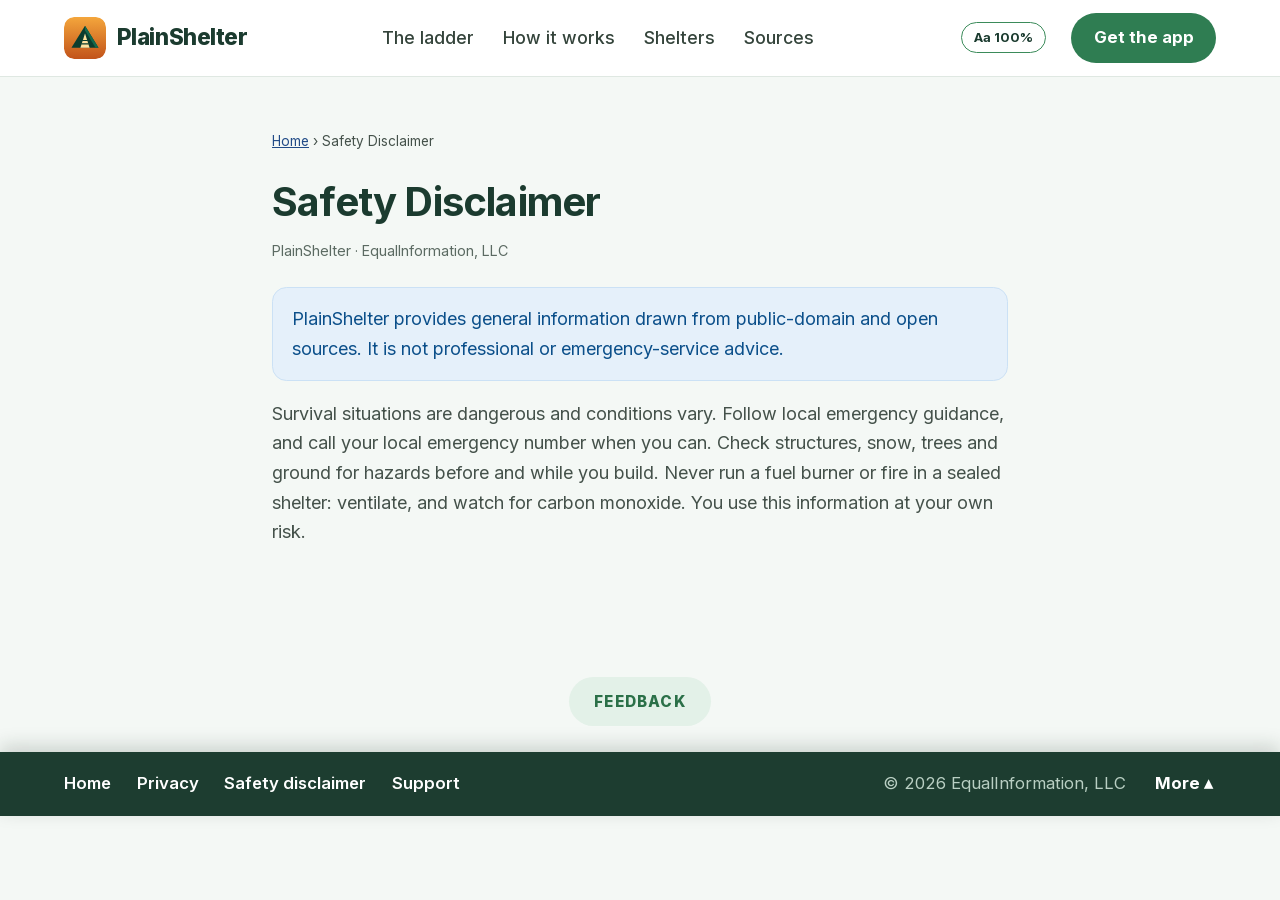
==== commit cfdc2a20: "Site: sticky collapsible footer with More/Less (own CSS), like nutrisize.health" ====
--- a/disclaimer/index.html
+++ b/disclaimer/index.html
@@ -25,9 +25,35 @@
 </div></header>
 <main class="shell page"><p class="crumb"><a href="../">Home</a> &rsaquo; Safety Disclaimer</p><h1>Safety Disclaimer</h1><p class="meta">PlainShelter &middot; EqualInformation, LLC</p><div class='note'>PlainShelter provides general information drawn from public-domain and open sources. It is not professional or emergency-service advice.</div><p>Survival situations are dangerous and conditions vary. Follow local emergency guidance, and call your local emergency number when you can. Check structures, snow, trees and ground for hazards before and while you build. Never run a fuel burner or fire in a sealed shelter: ventilate, and watch for carbon monoxide. You use this information at your own risk.</p></main>
 <div class="feedback"><a href="mailto:contact@equalinformation.com?subject=PlainShelter%20feedback">Feedback</a></div>
-<footer class="foot"><div class="shell">
-  <nav aria-label="Footer"><a href="../">Home</a><a href="../privacy/">Privacy</a><a href="../disclaimer/">Safety disclaimer</a><a href="../support/">Support</a><a href="https://equalinformation.com">EqualInformation</a></nav>
-  <p>&copy; 2026 EqualInformation, LLC. PlainShelter gives general survival information from public-domain and open sources, not professional or emergency-service advice. In an emergency call your local emergency number.</p>
-</div></footer>
+<footer class="foot" id="foot">
+  <div class="shell foot-bar">
+    <nav aria-label="Footer"><a href="../">Home</a><a href="../privacy/">Privacy</a><a href="../disclaimer/">Safety disclaimer</a><a href="../support/">Support</a></nav>
+    <span class="foot-copy">&copy; 2026 EqualInformation, LLC</span>
+    <button type="button" class="foot-toggle" id="foot-toggle" aria-expanded="false" aria-controls="foot-more"><span id="foot-toggle-label">More</span> <span aria-hidden="true" id="foot-toggle-arrow">&#9652;</span></button>
+  </div>
+  <div class="foot-more" id="foot-more" hidden>
+    <div class="shell">
+      <nav aria-label="All links"><a href="../#ladder">The ladder</a><a href="../#how">How it works</a><a href="../#inside">Shelters</a><a href="../#sources">Sources</a><a href="../privacy/">Privacy Policy</a><a href="../disclaimer/">Safety disclaimer</a><a href="../support/">Support</a><a href="https://equalinformation.com">EqualInformation</a></nav>
+      <p>Contact: <a href="mailto:contact@equalinformation.com">contact@equalinformation.com</a></p>
+      <p>&copy; 2026 EqualInformation, LLC. All rights reserved.</p>
+      <p>PlainShelter gives general survival information from public-domain and open sources, not professional or emergency-service advice. In an emergency call your local emergency number first. <a href="../disclaimer/">Read the disclaimer.</a></p>
+      <p class="foot-fine">Apple, the Apple logo, and App Store are trademarks of Apple Inc. Google Play and the Google Play logo are trademarks of Google LLC.</p>
+    </div>
+  </div>
+</footer>
+<script>
+(function () {
+  var btn = document.getElementById('foot-toggle'), more = document.getElementById('foot-more');
+  var lab = document.getElementById('foot-toggle-label'), arr = document.getElementById('foot-toggle-arrow');
+  function set(open) {
+    more.hidden = !open; btn.setAttribute('aria-expanded', open ? 'true' : 'false');
+    lab.textContent = open ? 'Less' : 'More'; arr.innerHTML = open ? '&#9662;' : '&#9652;';
+    try { sessionStorage.setItem('footOpen', open ? '1' : '0'); } catch (e) {}
+  }
+  var saved = null; try { saved = sessionStorage.getItem('footOpen'); } catch (e) {}
+  set(saved === '1');
+  btn.addEventListener('click', function () { set(more.hidden); });
+})();
+</script>
 </body>
 </html>
--- a/assets/css/site.css
+++ b/assets/css/site.css
@@ -83,11 +83,19 @@
 .note { background: var(--sky-tint); border: 1px solid #cbe1f5; color: #0b4f8a; border-radius: .9rem; padding: 1rem 1.2rem; margin: 1rem 0; }
 .crumb { font-size: .85rem; color: var(--ink3); margin-bottom: 1rem; }
 
-/* footer */
+/* footer: always on screen (sticky), compact bar that expands with More / Less */
 .feedback { text-align: center; padding: 3rem 0 1.6rem; background: var(--paper); }
 .feedback a { display: inline-block; background: var(--leaf-tint); color: var(--leaf-deep); font-weight: 800; letter-spacing: .08em; text-transform: uppercase; font-size: .95rem; padding: .75rem 1.6rem; border-radius: 999px; text-decoration: none; }
-.foot { padding-block: 1.8rem 2.2rem; background: var(--foot); font-size: 1.05rem; color: #b9cfc3; text-align: center; }
-.foot nav { display: flex; flex-wrap: wrap; justify-content: center; gap: .5rem 2rem; margin-bottom: 1rem; }
+.foot { position: sticky; bottom: 0; z-index: 45; background: var(--foot); color: #b9cfc3; font-size: 1.05rem; box-shadow: 0 -6px 18px rgba(20,40,30,.18); }
+.foot-bar { display: flex; align-items: center; flex-wrap: wrap; gap: .4rem 1.6rem; padding-block: .85rem; }
+.foot-bar nav { display: flex; flex-wrap: wrap; gap: .3rem 1.6rem; }
 .foot a { color: #fff; font-weight: 600; text-decoration: none; }
 .foot a:hover { text-decoration: underline; text-underline-offset: 4px; }
-.foot p { margin: .4rem auto 0; max-width: 52rem; }
+.foot-copy { margin-left: auto; color: #b9cfc3; }
+.foot-toggle { background: transparent; border: 0; color: #fff; font: inherit; font-weight: 700; cursor: pointer; padding: .3rem .2rem; }
+.foot-toggle:hover { text-decoration: underline; text-underline-offset: 4px; }
+.foot-more { max-height: 55vh; overflow-y: auto; border-top: 1px solid rgba(255,255,255,.14); padding-block: 1.2rem 1.4rem; text-align: center; }
+.foot-more[hidden] { display: none; }
+.foot-more nav { display: flex; flex-wrap: wrap; justify-content: center; gap: .5rem 1.8rem; margin-bottom: 1rem; }
+.foot-more p { margin: .45rem auto 0; max-width: 52rem; }
+.foot-fine { font-size: .85rem; color: #8fab9d; }
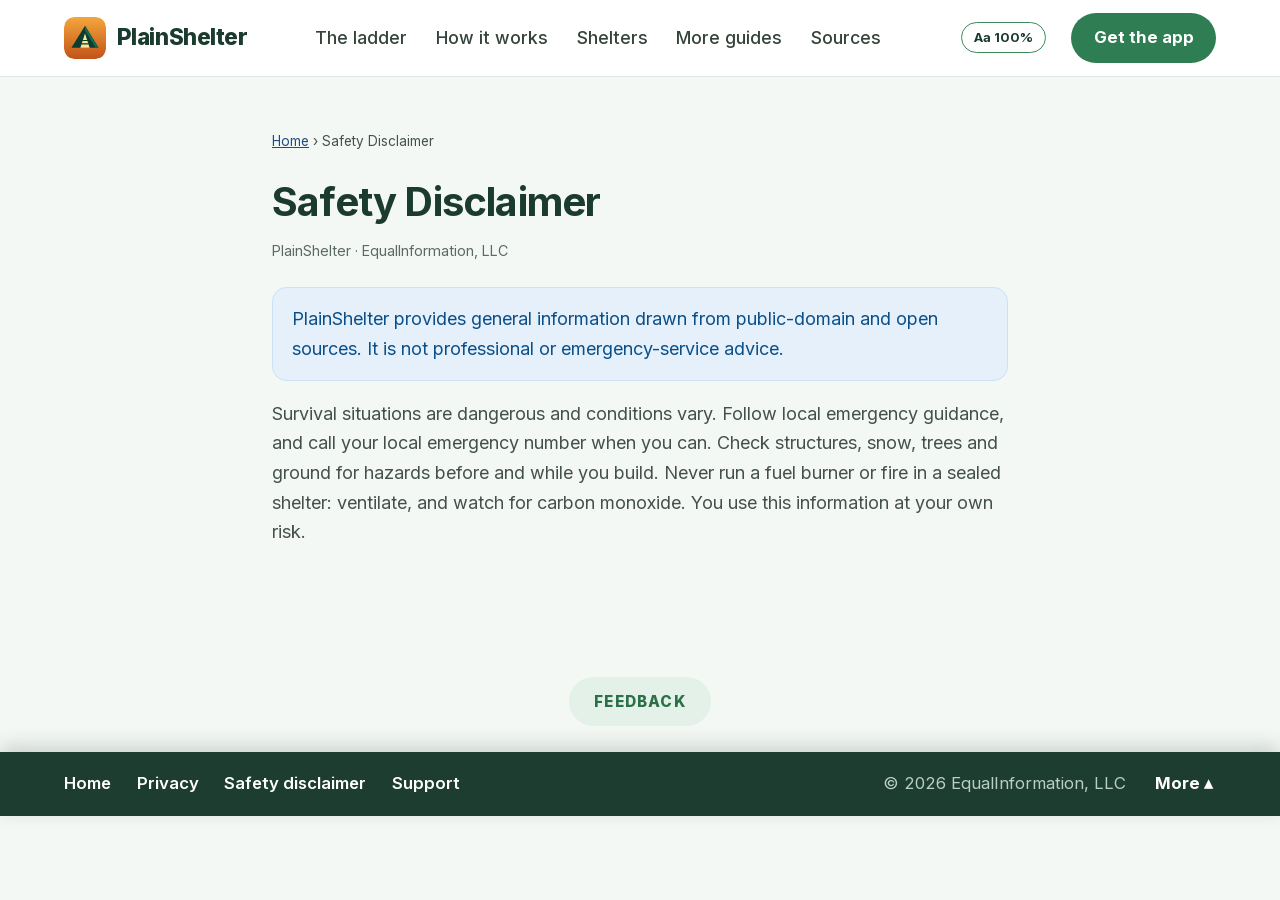
==== commit 6e302a4a: "Site: more guides section, guide counts" ====
--- a/disclaimer/index.html
+++ b/disclaimer/index.html
@@ -17,7 +17,7 @@
 <body>
 <header class="topbar"><div class="shell topbar-in">
   <a class="mark" href="../"><img src="../assets/favicon.svg" alt="" width="34" height="34">PlainShelter</a>
-  <nav class="tb-nav" aria-label="Sections"><a href="../#ladder">The ladder</a><a href="../#how">How it works</a><a href="../#inside">Shelters</a><a href="../#sources">Sources</a></nav>
+  <nav class="tb-nav" aria-label="Sections"><a href="../#ladder">The ladder</a><a href="../#how">How it works</a><a href="../#inside">Shelters</a><a href="../#beyond">More guides</a><a href="../#sources">Sources</a></nav>
   <div class="textsize"><button type="button" id="ts-open" aria-haspopup="true" aria-expanded="false" aria-label="Text size">Aa <span id="ts-pct">100%</span></button>
     <div class="ts-panel" id="ts-panel" hidden role="group" aria-label="Text size"><span class="ts-a-small" aria-hidden="true">A</span><input type="range" id="ts-range" min="50" max="300" step="5" value="100" aria-label="Text size percent"><span class="ts-a-big" aria-hidden="true">A</span>
     <div class="ts-row"><strong id="ts-now">100%</strong><button type="button" id="ts-reset">Reset to 100%</button></div></div></div>
--- a/assets/css/site.css
+++ b/assets/css/site.css
@@ -75,6 +75,8 @@
 .sources h2 { color: #fff; margin-top: 0; }
 .sources p { max-width: 44rem; margin: .6rem 0 0; color: #cfe6db; }
 
+.band h3.mod { margin: 2rem 0 .3rem; font-size: 1.4rem; color: var(--pine); }
+
 /* inner pages */
 .page { padding-block: 2.5rem 4rem; max-width: 46rem; }
 .page h1 { margin: 0 0 .3rem; font-size: clamp(1.8rem, 4vw, 2.5rem); color: var(--pine); letter-spacing: -.02em; }
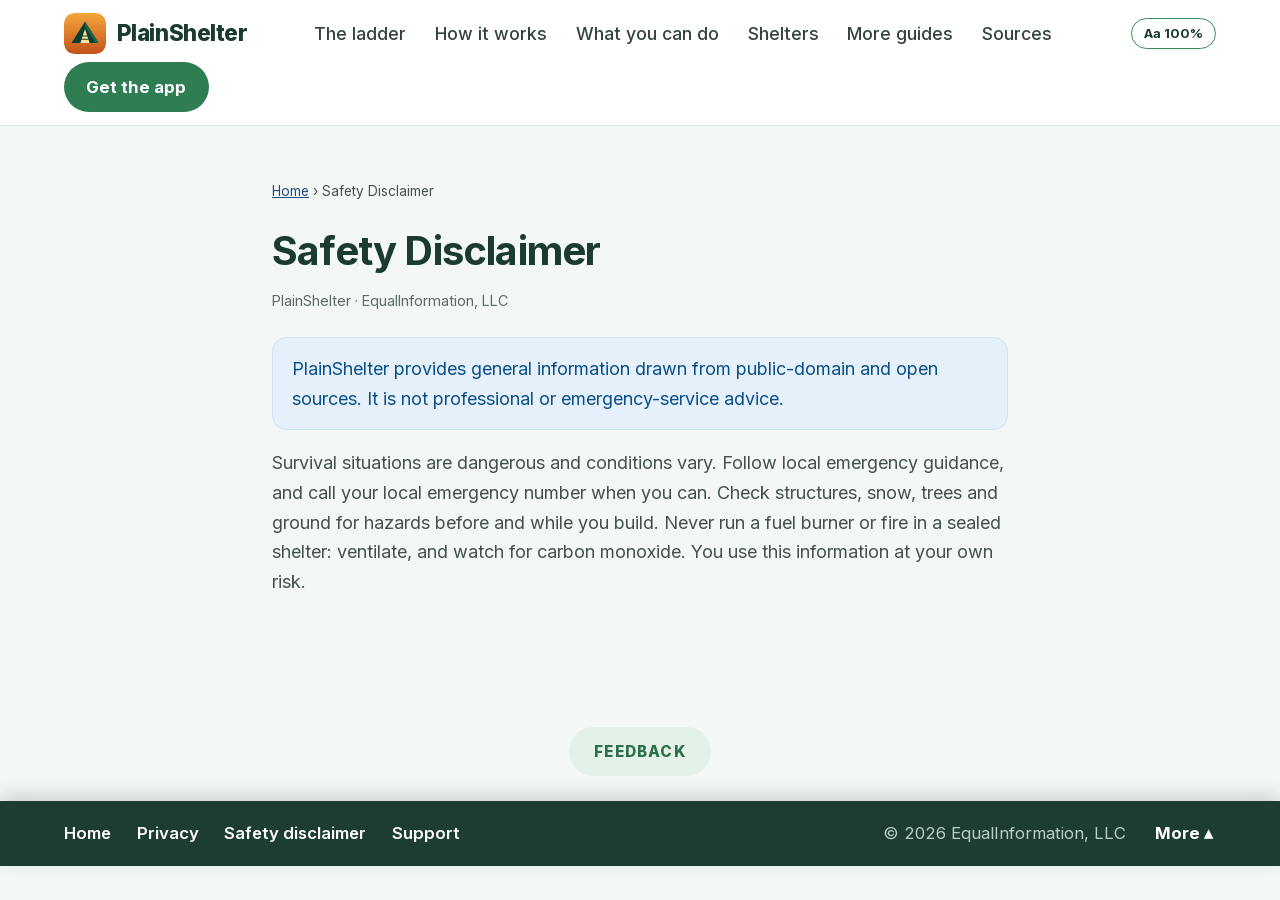
==== commit 64e050c8: "Site: What you can do section" ====
--- a/disclaimer/index.html
+++ b/disclaimer/index.html
@@ -17,7 +17,7 @@
 <body>
 <header class="topbar"><div class="shell topbar-in">
   <a class="mark" href="../"><img src="../assets/favicon.svg" alt="" width="34" height="34">PlainShelter</a>
-  <nav class="tb-nav" aria-label="Sections"><a href="../#ladder">The ladder</a><a href="../#how">How it works</a><a href="../#inside">Shelters</a><a href="../#beyond">More guides</a><a href="../#sources">Sources</a></nav>
+  <nav class="tb-nav" aria-label="Sections"><a href="../#ladder">The ladder</a><a href="../#how">How it works</a><a href="../#do">What you can do</a><a href="../#inside">Shelters</a><a href="../#beyond">More guides</a><a href="../#sources">Sources</a></nav>
   <div class="textsize"><button type="button" id="ts-open" aria-haspopup="true" aria-expanded="false" aria-label="Text size">Aa <span id="ts-pct">100%</span></button>
     <div class="ts-panel" id="ts-panel" hidden role="group" aria-label="Text size"><span class="ts-a-small" aria-hidden="true">A</span><input type="range" id="ts-range" min="50" max="300" step="5" value="100" aria-label="Text size percent"><span class="ts-a-big" aria-hidden="true">A</span>
     <div class="ts-row"><strong id="ts-now">100%</strong><button type="button" id="ts-reset">Reset to 100%</button></div></div></div>
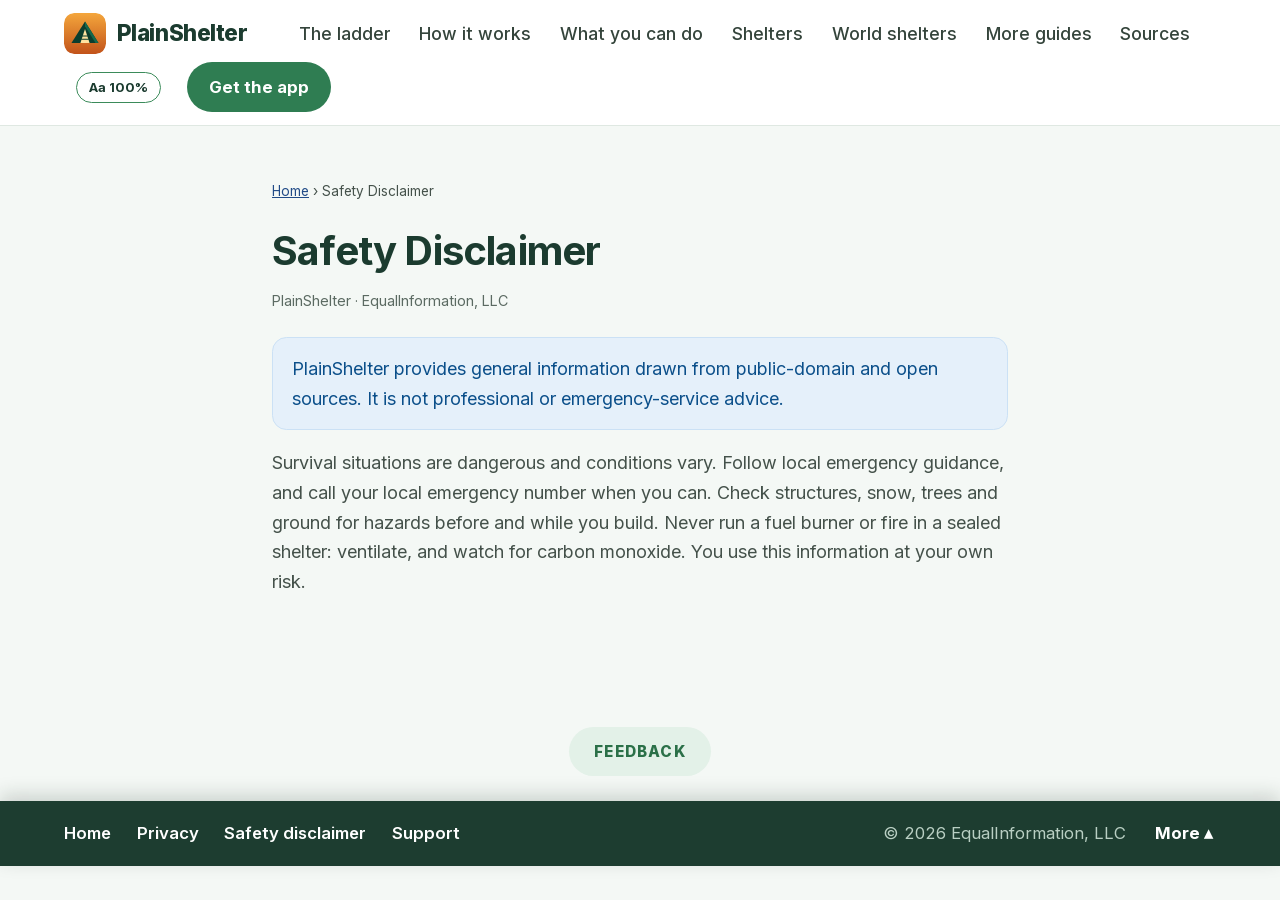
==== commit b0edba3c: "Site: Shelters of the world section" ====
--- a/disclaimer/index.html
+++ b/disclaimer/index.html
@@ -17,7 +17,7 @@
 <body>
 <header class="topbar"><div class="shell topbar-in">
   <a class="mark" href="../"><img src="../assets/favicon.svg" alt="" width="34" height="34">PlainShelter</a>
-  <nav class="tb-nav" aria-label="Sections"><a href="../#ladder">The ladder</a><a href="../#how">How it works</a><a href="../#do">What you can do</a><a href="../#inside">Shelters</a><a href="../#beyond">More guides</a><a href="../#sources">Sources</a></nav>
+  <nav class="tb-nav" aria-label="Sections"><a href="../#ladder">The ladder</a><a href="../#how">How it works</a><a href="../#do">What you can do</a><a href="../#inside">Shelters</a><a href="../#world">World shelters</a><a href="../#beyond">More guides</a><a href="../#sources">Sources</a></nav>
   <div class="textsize"><button type="button" id="ts-open" aria-haspopup="true" aria-expanded="false" aria-label="Text size">Aa <span id="ts-pct">100%</span></button>
     <div class="ts-panel" id="ts-panel" hidden role="group" aria-label="Text size"><span class="ts-a-small" aria-hidden="true">A</span><input type="range" id="ts-range" min="50" max="300" step="5" value="100" aria-label="Text size percent"><span class="ts-a-big" aria-hidden="true">A</span>
     <div class="ts-row"><strong id="ts-now">100%</strong><button type="button" id="ts-reset">Reset to 100%</button></div></div></div>
